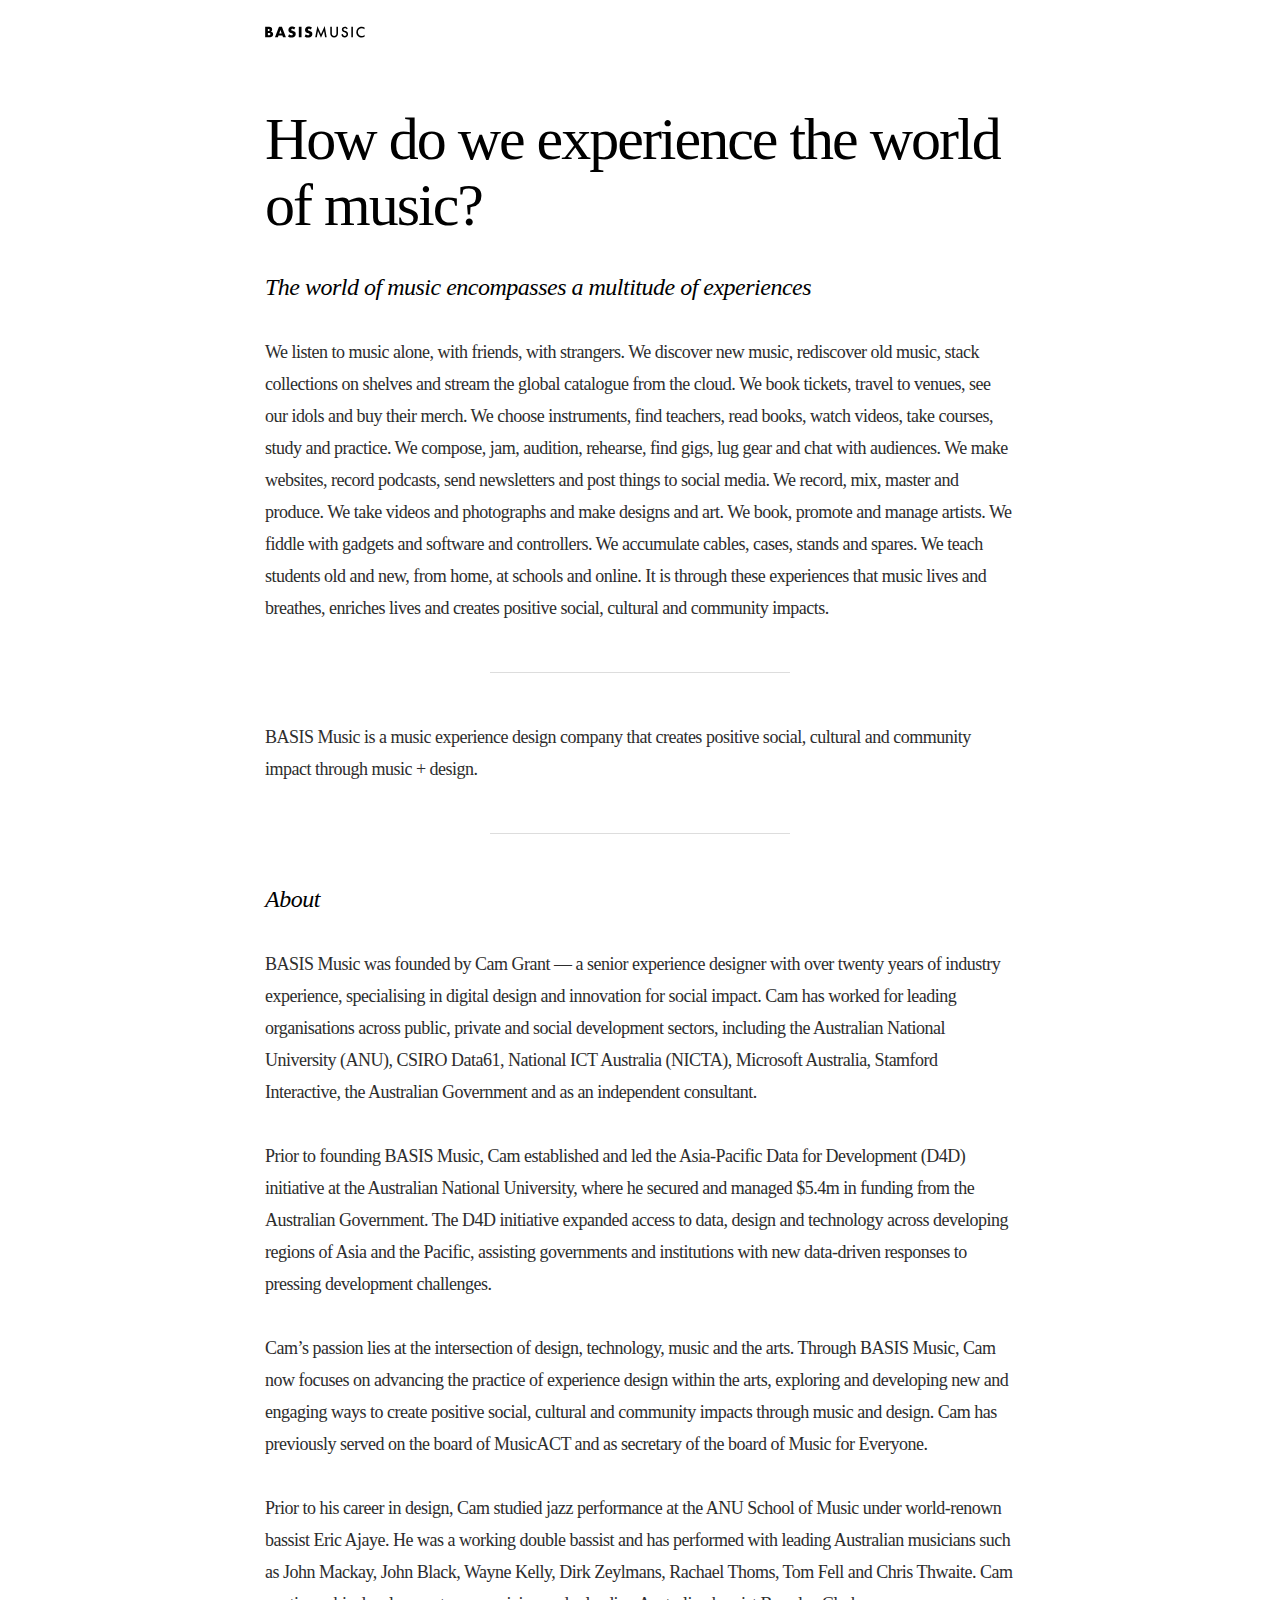
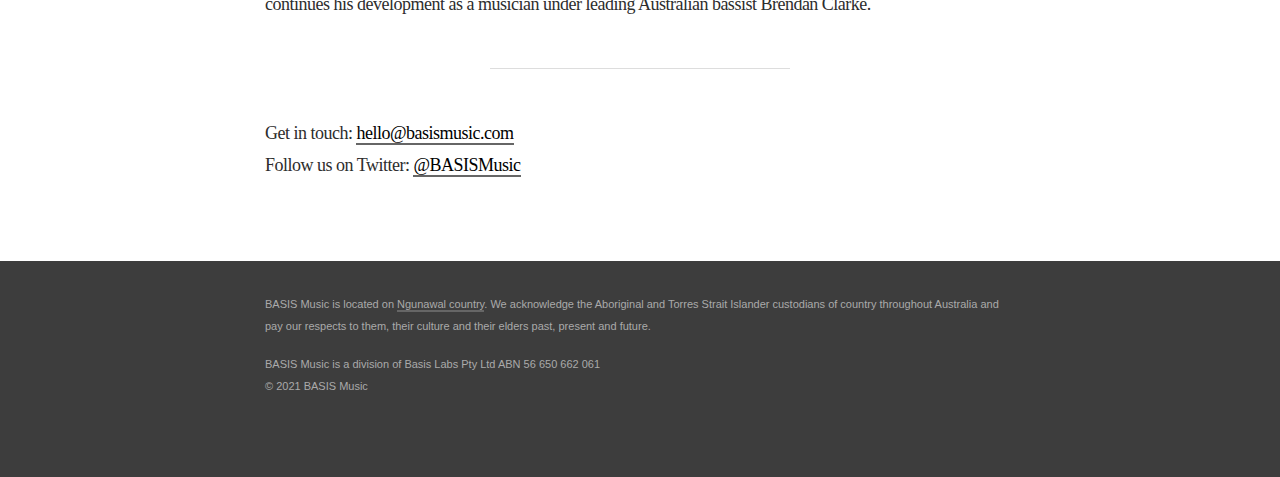
==== index.html @ 6a371cce "Add about" ====
<!DOCTYPE html>
<html lang="en">
    <head>
        <meta charset="UTF-8">
        <meta name="viewport" content="width=device-width">
        <title>BASIS Music</title>
        <meta name="description" content="BASIS Music is a music experience design company. We create positive social, cultural and community impact through music + design.">
        <meta property="og:title" content="BASIS Music">
        <meta property="og:description" content="BASIS Music is a music experience design company. We create positive social, cultural and community impact through music + design.">
        <meta property="og:image" content="https://www.basismusic.com/og_image.png">
        <meta property="og:image:alt" content="BASIS Music">
        <meta property="og:locale" content="en_AU">
        <meta property="og:type" content="website">
        <meta name="twitter:card" content="summary_large_image">
        <meta property="og:url" content="https://www.basismusic.com/">
        <link rel="canonical" href="https://www.basismusic.com/">
        <link rel="apple-touch-icon" sizes="180x180" href="/favicons/apple-touch-icon.png">
        <link rel="icon" type="image/png" sizes="32x32" href="/favicons/favicon-32x32.png">
        <link rel="icon" type="image/png" sizes="16x16" href="/favicons/favicon-16x16.png">
        <link rel="manifest" href="/favicons/site.webmanifest">
        <link rel="mask-icon" href="/favicons/safari-pinned-tab.svg" color="#5bbad5">
        <meta name="msapplication-TileColor" content="#da532c">
        <meta name="theme-color" content="#ffffff">
        <link rel="stylesheet" type="text/css" href="https://cloud.typography.com/6473938/7945032/css/fonts.css" />
        <link rel="stylesheet" href="/css/styles.css">
    </head>
    <body>
        <header>
            <div class="container">
                <a href="http://www.basismusic.com/" class="no-dec">
                    <svg height="12px" viewBox="0 0 433 52" version="1.1" xmlns="http://www.w3.org/2000/svg" xmlns:xlink="http://www.w3.org/1999/xlink">
                        <title>BASIS Music</title>
                        <g stroke="none" stroke-width="1" fill="none" fill-rule="evenodd">
                            <path d="M19.64,49 C22.04,49 24.2,48.72 26.12,48.16 C28.04,47.6 29.67,46.76 31.01,45.64 C32.35,44.52 33.39,43.14 34.13,41.5 C34.87,39.86 35.24,37.98 35.24,35.86 C35.24,34.5 35.08,33.22 34.76,32.02 C34.44,30.82 33.91,29.74 33.17,28.78 C32.43,27.82 31.47,27.01 30.29,26.35 C29.11,25.69 27.68,25.2 26,24.88 C27.68,23.84 28.93,22.57 29.75,21.07 C30.57,19.57 30.98,17.68 30.98,15.4 C30.98,11.64 29.9,8.76 27.74,6.76 C25.58,4.76 22.42,3.76 18.26,3.76 L18.26,3.76 L0.74,3.76 L0.74,49 L19.64,49 Z M14.66,21.52 L12.5,21.52 L12.5,12.76 L14.66,12.76 C18.34,12.76 20.18,14.22 20.18,17.14 C20.18,20.06 18.34,21.52 14.66,21.52 L14.66,21.52 Z M15.08,39.88 L12.5,39.88 L12.5,30.28 L15.08,30.28 C18.04,30.28 20.16,30.66 21.44,31.42 C22.72,32.18 23.36,33.4 23.36,35.08 C23.36,36.76 22.72,37.98 21.44,38.74 C20.16,39.5 18.04,39.88 15.08,39.88 L15.08,39.88 Z M55.82,49 L58.52,41.14 L75.32,41.14 L78.02,49 L90.56,49 L73.34,3.76 L60.5,3.76 L43.28,49 L55.82,49 Z M72.2,32.2 L61.64,32.2 L66.92,17.14 L72.2,32.2 Z M115.58,50.26 C118.34,50.26 120.81,49.89 122.99,49.15 C125.17,48.41 127.01,47.37 128.51,46.03 C130.01,44.69 131.15,43.08 131.93,41.2 C132.71,39.32 133.1,37.22 133.1,34.9 C133.1,31.46 132.21,28.67 130.43,26.53 C128.65,24.39 125.84,22.68 122,21.4 C121.04,21.08 120.07,20.78 119.09,20.5 C118.11,20.22 117.23,19.89 116.45,19.51 C115.67,19.13 115.04,18.68 114.56,18.16 C114.08,17.64 113.84,16.98 113.84,16.18 C113.84,15.02 114.32,14.08 115.28,13.36 C116.24,12.64 117.48,12.28 119,12.28 C120.2,12.28 121.44,12.53 122.72,13.03 C124,13.53 125.28,14.3 126.56,15.34 L126.56,15.34 L131.24,6.16 C129,4.96 126.66,4.05 124.22,3.43 C121.78,2.81 119.44,2.5 117.2,2.5 C114.8,2.5 112.63,2.86 110.69,3.58 C108.75,4.3 107.11,5.31 105.77,6.61 C104.43,7.91 103.39,9.47 102.65,11.29 C101.91,13.11 101.54,15.14 101.54,17.38 C101.54,19.62 101.89,21.47 102.59,22.93 C103.29,24.39 104.21,25.6 105.35,26.56 C106.49,27.52 107.79,28.29 109.25,28.87 C110.71,29.45 112.2,29.98 113.72,30.46 C115,30.9 116.09,31.3 116.99,31.66 C117.89,32.02 118.62,32.41 119.18,32.83 C119.74,33.25 120.14,33.71 120.38,34.21 C120.62,34.71 120.74,35.3 120.74,35.98 C120.74,37.1 120.27,38.1 119.33,38.98 C118.39,39.86 116.96,40.3 115.04,40.3 C113.36,40.3 111.66,39.92 109.94,39.16 C108.22,38.4 106.48,37.24 104.72,35.68 L104.72,35.68 L99.68,45.16 C104.56,48.56 109.86,50.26 115.58,50.26 Z M158.24,49 L158.24,3.76 L146.48,3.76 L146.48,49 L158.24,49 Z M187.58,50.26 C190.34,50.26 192.81,49.89 194.99,49.15 C197.17,48.41 199.01,47.37 200.51,46.03 C202.01,44.69 203.15,43.08 203.93,41.2 C204.71,39.32 205.1,37.22 205.1,34.9 C205.1,31.46 204.21,28.67 202.43,26.53 C200.65,24.39 197.84,22.68 194,21.4 C193.04,21.08 192.07,20.78 191.09,20.5 C190.11,20.22 189.23,19.89 188.45,19.51 C187.67,19.13 187.04,18.68 186.56,18.16 C186.08,17.64 185.84,16.98 185.84,16.18 C185.84,15.02 186.32,14.08 187.28,13.36 C188.24,12.64 189.48,12.28 191,12.28 C192.2,12.28 193.44,12.53 194.72,13.03 C196,13.53 197.28,14.3 198.56,15.34 L198.56,15.34 L203.24,6.16 C201,4.96 198.66,4.05 196.22,3.43 C193.78,2.81 191.44,2.5 189.2,2.5 C186.8,2.5 184.63,2.86 182.69,3.58 C180.75,4.3 179.11,5.31 177.77,6.61 C176.43,7.91 175.39,9.47 174.65,11.29 C173.91,13.11 173.54,15.14 173.54,17.38 C173.54,19.62 173.89,21.47 174.59,22.93 C175.29,24.39 176.21,25.6 177.35,26.56 C178.49,27.52 179.79,28.29 181.25,28.87 C182.71,29.45 184.2,29.98 185.72,30.46 C187,30.9 188.09,31.3 188.99,31.66 C189.89,32.02 190.62,32.41 191.18,32.83 C191.74,33.25 192.14,33.71 192.38,34.21 C192.62,34.71 192.74,35.3 192.74,35.98 C192.74,37.1 192.27,38.1 191.33,38.98 C190.39,39.86 188.96,40.3 187.04,40.3 C185.36,40.3 183.66,39.92 181.94,39.16 C180.22,38.4 178.48,37.24 176.72,35.68 L176.72,35.68 L171.68,45.16 C176.56,48.56 181.86,50.26 187.58,50.26 Z M242.509531,51.0800781 L255.898203,21.6953125 L260.263437,49 L267.265391,49 L258.710703,0.3671875 L242.626719,35.5234375 L227.099375,0.3671875 L217.577891,49 L224.638437,49 L229.501719,21.6660156 L242.509531,51.0800781 Z M299.573984,49.8203125 C304.437266,49.8203125 308.538828,48.1015625 311.878672,44.6640625 C314.847422,41.578125 316.331797,37.6523438 316.331797,32.8867188 L316.331797,32.8867188 L316.331797,3.765625 L309.505625,3.765625 L309.505625,31.0117188 C309.505625,34.9570312 308.870859,37.7988281 307.601328,39.5371094 C305.706797,42.1347656 303.031016,43.4335938 299.573984,43.4335938 C296.136484,43.4335938 293.470469,42.1347656 291.575937,39.5371094 C290.306406,37.7402344 289.671641,34.8984375 289.671641,31.0117188 L289.671641,31.0117188 L289.671641,3.765625 L282.845469,3.765625 L282.845469,32.8867188 C282.845469,37.6523438 284.329844,41.578125 287.298594,44.6640625 C290.618906,48.1015625 294.710703,49.8203125 299.573984,49.8203125 Z M345.359141,49.8203125 C349.499766,49.8203125 352.966562,48.453125 355.759531,45.71875 C358.532969,43.0039062 359.919687,39.5664062 359.919687,35.40625 C359.919687,32.3007812 359.070078,29.6787109 357.370859,27.5400391 C355.671641,25.4013672 352.986094,23.5898438 349.314219,22.1054688 L349.314219,22.1054688 L344.8025,20.2597656 C341.52125,18.9121094 339.880625,17.1347656 339.880625,14.9277344 C339.880625,13.3261719 340.505625,11.9980469 341.755625,10.9433594 C343.005625,9.86914062 344.577891,9.33203125 346.472422,9.33203125 C348.015391,9.33203125 349.275156,9.64453125 350.251719,10.2695312 C351.189219,10.8164062 352.175547,11.9882812 353.210703,13.7851562 L353.210703,13.7851562 L358.747812,10.5039062 C355.818125,5.42578125 351.745859,2.88671875 346.531016,2.88671875 C342.663828,2.88671875 339.431406,4.0390625 336.83375,6.34375 C334.236094,8.62890625 332.937266,11.4707031 332.937266,14.8691406 C332.937266,19.9082031 336.032969,23.7363281 342.224375,26.3535156 L342.224375,26.3535156 L346.589609,28.1699219 C347.722422,28.6582031 348.698984,29.1708984 349.519297,29.7080078 C350.339609,30.2451172 351.008555,30.8212891 351.526133,31.4365234 C352.043711,32.0517578 352.42457,32.7255859 352.668711,33.4580078 C352.912852,34.1904297 353.034922,34.9960938 353.034922,35.875 C353.034922,38.0625 352.331797,39.8691406 350.925547,41.2949219 C349.519297,42.7207031 347.751719,43.4335938 345.622812,43.4335938 C342.9275,43.4335938 340.876719,42.4570312 339.470469,40.5039062 C338.689219,39.4882812 338.142344,37.6523438 337.829844,34.9960938 L337.829844,34.9960938 L330.915781,36.5195312 C331.540781,40.7382812 333.113047,44.0097656 335.632578,46.3339844 C338.191172,48.6582031 341.433359,49.8203125 345.359141,49.8203125 Z M380.978281,49 L380.978281,3.765625 L374.152109,3.765625 L374.152109,49 L380.978281,49 Z M418.970469,49.8203125 C423.267344,49.8203125 427.368906,48.7167969 431.275156,46.5097656 L431.275156,46.5097656 L431.275156,38.2773438 C430.161875,39.2148438 429.102305,40.015625 428.096445,40.6796875 C427.090586,41.34375 426.118906,41.8710938 425.181406,42.2617188 C423.501719,43.0429688 421.460703,43.4335938 419.058359,43.4335938 C414.409922,43.4335938 410.484141,41.8027344 407.281016,38.5410156 C404.077891,35.2792969 402.476328,31.2753906 402.476328,26.5292969 C402.476328,21.7246094 404.077891,17.6621094 407.281016,14.3417969 C410.464609,11.0019531 414.380625,9.33203125 419.029062,9.33203125 C423.247812,9.33203125 427.329844,10.9824219 431.275156,14.2832031 L431.275156,14.2832031 L431.275156,6.19726562 C427.486094,3.99023438 423.560312,2.88671875 419.497812,2.88671875 C412.056406,2.88671875 405.991953,5.65039062 401.304453,11.1777344 C397.495859,15.6894531 395.591562,20.8261719 395.591562,26.5878906 C395.591562,33.0136719 397.866953,38.5019531 402.417734,43.0527344 C406.988047,47.5644531 412.505625,49.8203125 418.970469,49.8203125 Z" fill="#000000" fill-rule="nonzero"></path>
                        </g>
                    </svg>
                </a>
            </div>
        </header>

        <main>
            <div class="container">
                <h1>How do we experience the world of music?</h1>
                <h2>The world of music encompasses a multitude of experiences</h2>
                
                <p>We listen to music alone, with friends, with strangers. We discover new music, rediscover old music, stack collections on shelves and stream the global catalogue from the cloud. We book tickets, travel to venues, see our idols and buy their merch. We choose instruments, find teachers, read books, watch videos, take courses, study and practice. We compose, jam, audition, rehearse, find gigs, lug gear and chat with audiences. We make websites, record podcasts, send newsletters and post things to social media. We record, mix, master and produce. We take videos and photographs and make designs and art. We book, promote and manage artists. We fiddle with gadgets and software and controllers. We accumulate cables, cases, stands and spares. We teach students old and new, from home, at schools and online. It is through these experiences that music lives and breathes, enriches lives and creates positive social, cultural and community impacts.</p>

                <hr>

                <p>BASIS Music is a music experience design company that creates positive social, cultural and community impact through music + design.</p>
                
                <hr>

                <h2>About</h2>

                <p>BASIS Music was founded by Cam Grant &mdash; a senior experience designer with over twenty years of industry experience, specialising in digital design and innovation for social impact. Cam has worked for leading organisations across public, private and social development sectors, including the Australian National University (ANU), CSIRO Data61, National ICT Australia (NICTA), Microsoft Australia, Stamford Interactive, the Australian Government and as an independent consultant.</p>

                <p>Prior to founding BASIS Music, Cam established and led the Asia-Pacific Data for Development (D4D) initiative at the Australian National University, where he secured and managed $5.4m in funding from the Australian Government. The D4D initiative expanded access to data, design and technology across developing regions of Asia and the Pacific, assisting governments and institutions with new data-driven responses to pressing development challenges.</p>

                <p>Cam’s passion lies at the intersection of design, technology, music and the arts. Through BASIS Music, Cam now focuses on advancing the practice of experience design within the arts, exploring and developing new and engaging ways to create positive social, cultural and community impacts through music and design. Cam has previously served on the board of MusicACT and as secretary of the board of Music for Everyone.</p>

                <p>Prior to his career in design, Cam studied jazz performance at the ANU School of Music under world-renown bassist Eric Ajaye. He was a working double bassist and has performed with leading Australian musicians such as John Mackay, John Black, Wayne Kelly, Dirk Zeylmans, Rachael Thoms, Tom Fell and Chris Thwaite. Cam continues his development as a musician under leading Australian bassist Brendan Clarke.</p>

                <hr>

                <p>
                    Get in touch: <a href="mailto:hello@basismusic.com">hello@basismusic.com</a><br>
                    Follow us on Twitter: <a href="http://twitter.com/basismusic">@BASISMusic</a>
                </p>
            </div>
        </main>
        
        <footer>
            <div class="container">
                <p>
                    BASIS Music is located on <a href="https://aiatsis.gov.au/explore/map-indigenous-australia">Ngunawal country</a>. We acknowledge the Aboriginal and Torres Strait Islander custodians of country throughout Australia and pay our respects to them, their culture and their elders past, present and future.
                </p>
                <p>
                    BASIS Music is a division of Basis Labs Pty Ltd ABN 56 650 662 061<br>
                    &copy; 2021 BASIS Music
                </p>
            </div>
        </footer>
    </body>
</html>
---- css/styles.css ----
* {
    border: 0;
    margin: 0;
    padding: 0;
}

body { 
    font-family: "Sentinel SSm A", "Sentinel SSm B", Georgia, serif;
    font-style: normal;
    color:  #000;
    background-color: #fff;
}

.container {
    margin: 0;
    padding: 0 2rem;
}

@media (min-width: 750px) {
    .container {
        max-width:  750px;
        margin: 0 auto;
    }
}

header {
    padding: 1.5rem 0 1rem 0;

}

footer {
    margin: 5rem 0 0 0;
    padding:  2rem 0 5rem;
    font-family: "Gotham SSm A", "Gotham SSm B", sans-serif;
    font-style: normal;
    font-weight: 400;
    font-size: 11px;
    line-height: 24px;
    letter-spacing: 1.2;
    background-color: #3d3d3d;
    color: #aaa;
}

h1 {
    font-size: 60px;
    line-height: 66px;
    letter-spacing: -2px;
    font-weight: 500;
    margin: 3rem 0 2rem 0;
}

h2 {
    font-style: italic;
    font-size: 24px;
    line-height: 34px;
    letter-spacing: -0.5px;
    font-weight: 400;
    margin: 2rem 0;
}

hr {
    width:  40%;
    border: none;
    border-bottom: solid 1px #ddd;
    margin: 3rem auto;
}

a, a:visited {
    text-decoration: none;
    border-bottom: solid 2px #666;
    color: #000;
}

a:hover {
    background-color: yellow;
    border-bottom-color: yellow;
}

a.no-dec, a.no-dec:visited, a.no-dec:hover {
    border: none;
    background-color: transparent;
}

footer a, footer a:visited {
    text-decoration: none;
    border-bottom: solid 2px #666;
    color: #aaa;
}

footer a:hover {
    color: #000;
    background-color: #eee;
    border-bottom-color: #eee;
}

footer p {
    line-height: 22px;
}

main p {
    font-size: 18px;
    line-height: 32px;
    letter-spacing: -0.5px;
    font-weight: 400;
    color: #2d2d2d;
    margin: 2rem 0;
}

p + p {
    margin-top: 1rem;
}
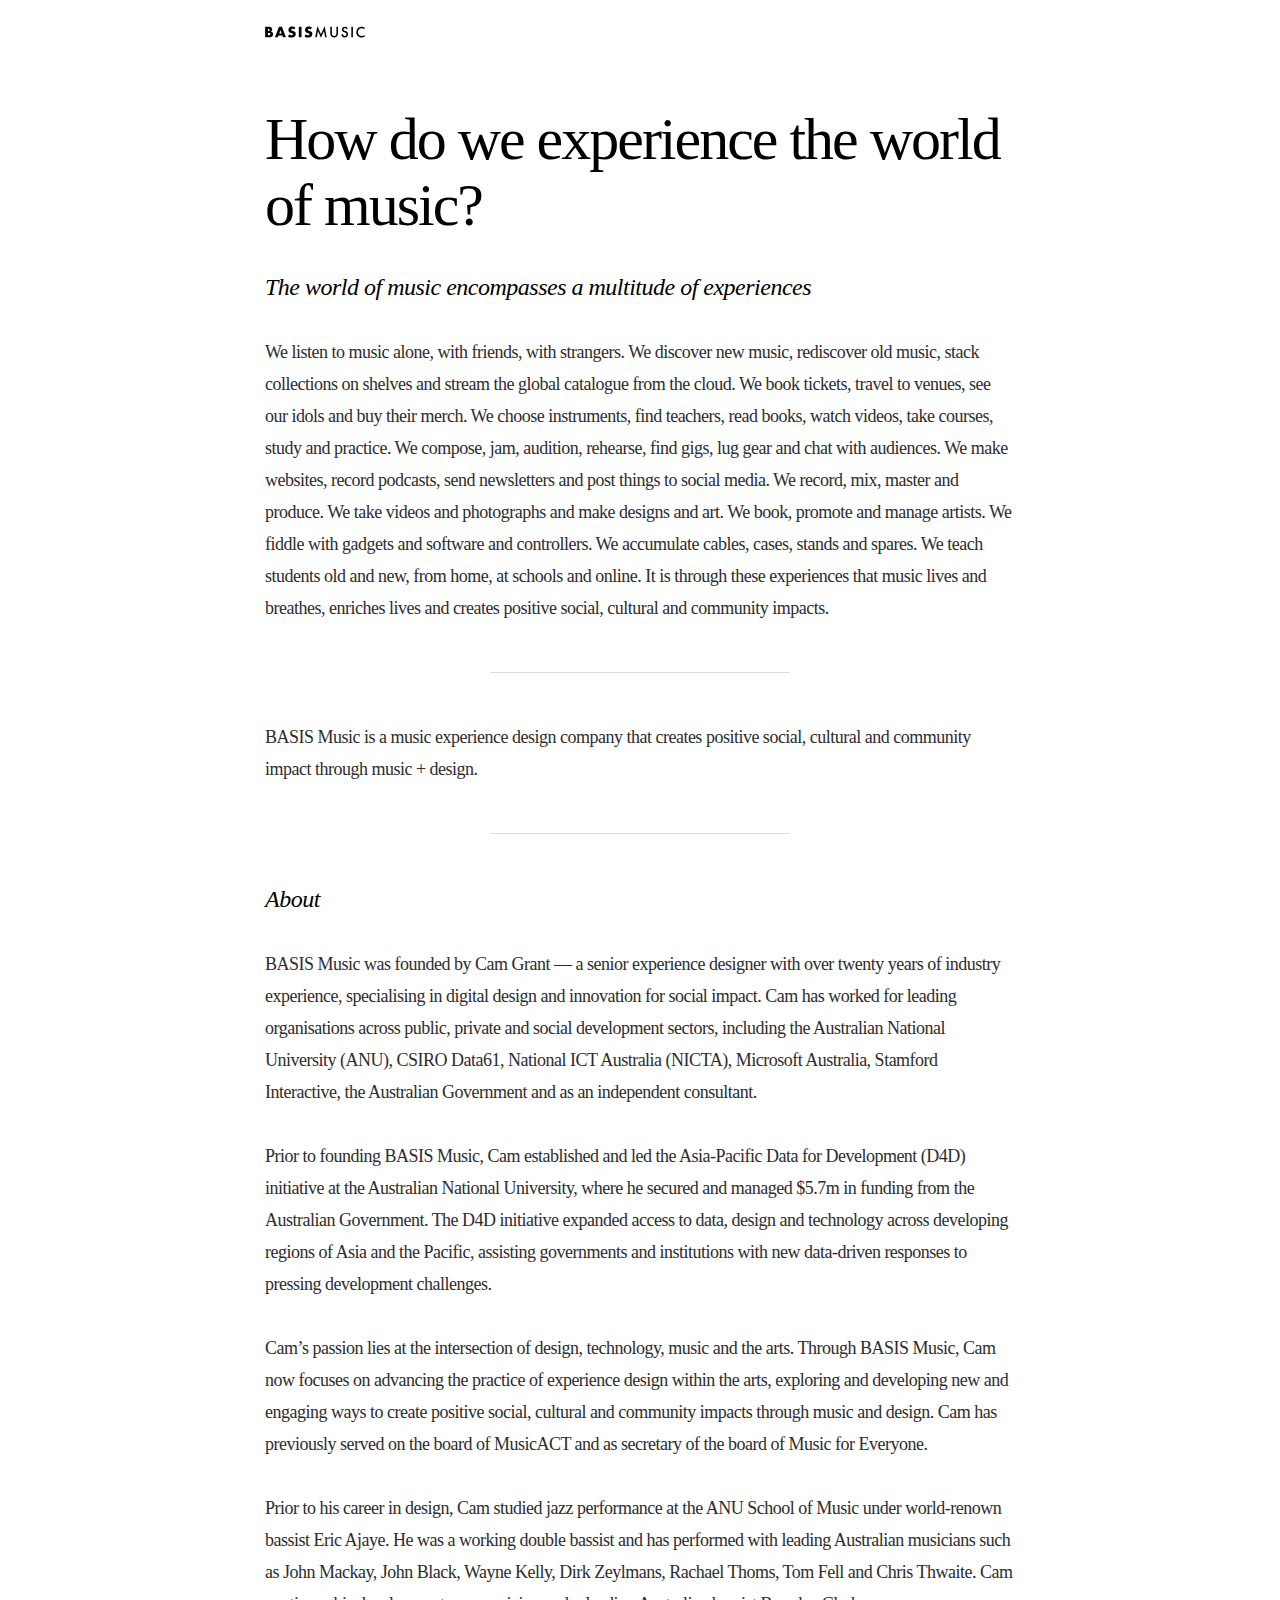
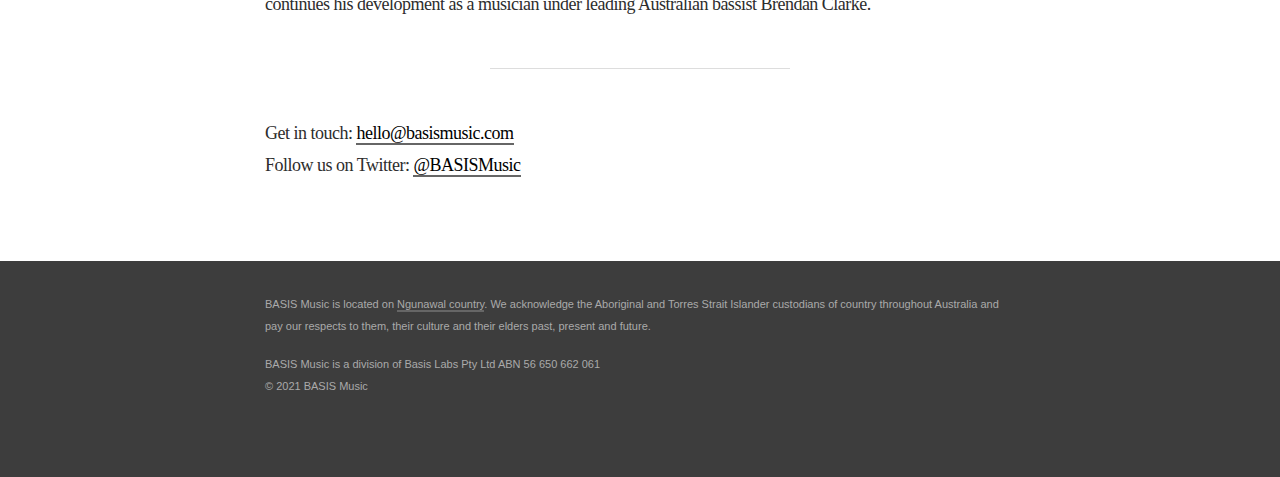
==== commit 4e2ccd9a: "Fix typo." ====
--- a/index.html
+++ b/index.html
@@ -55,7 +55,7 @@
 
                 <p>BASIS Music was founded by Cam Grant &mdash; a senior experience designer with over twenty years of industry experience, specialising in digital design and innovation for social impact. Cam has worked for leading organisations across public, private and social development sectors, including the Australian National University (ANU), CSIRO Data61, National ICT Australia (NICTA), Microsoft Australia, Stamford Interactive, the Australian Government and as an independent consultant.</p>
 
-                <p>Prior to founding BASIS Music, Cam established and led the Asia-Pacific Data for Development (D4D) initiative at the Australian National University, where he secured and managed $5.4m in funding from the Australian Government. The D4D initiative expanded access to data, design and technology across developing regions of Asia and the Pacific, assisting governments and institutions with new data-driven responses to pressing development challenges.</p>
+                <p>Prior to founding BASIS Music, Cam established and led the Asia-Pacific Data for Development (D4D) initiative at the Australian National University, where he secured and managed $5.7m in funding from the Australian Government. The D4D initiative expanded access to data, design and technology across developing regions of Asia and the Pacific, assisting governments and institutions with new data-driven responses to pressing development challenges.</p>
 
                 <p>Cam’s passion lies at the intersection of design, technology, music and the arts. Through BASIS Music, Cam now focuses on advancing the practice of experience design within the arts, exploring and developing new and engaging ways to create positive social, cultural and community impacts through music and design. Cam has previously served on the board of MusicACT and as secretary of the board of Music for Everyone.</p>
 
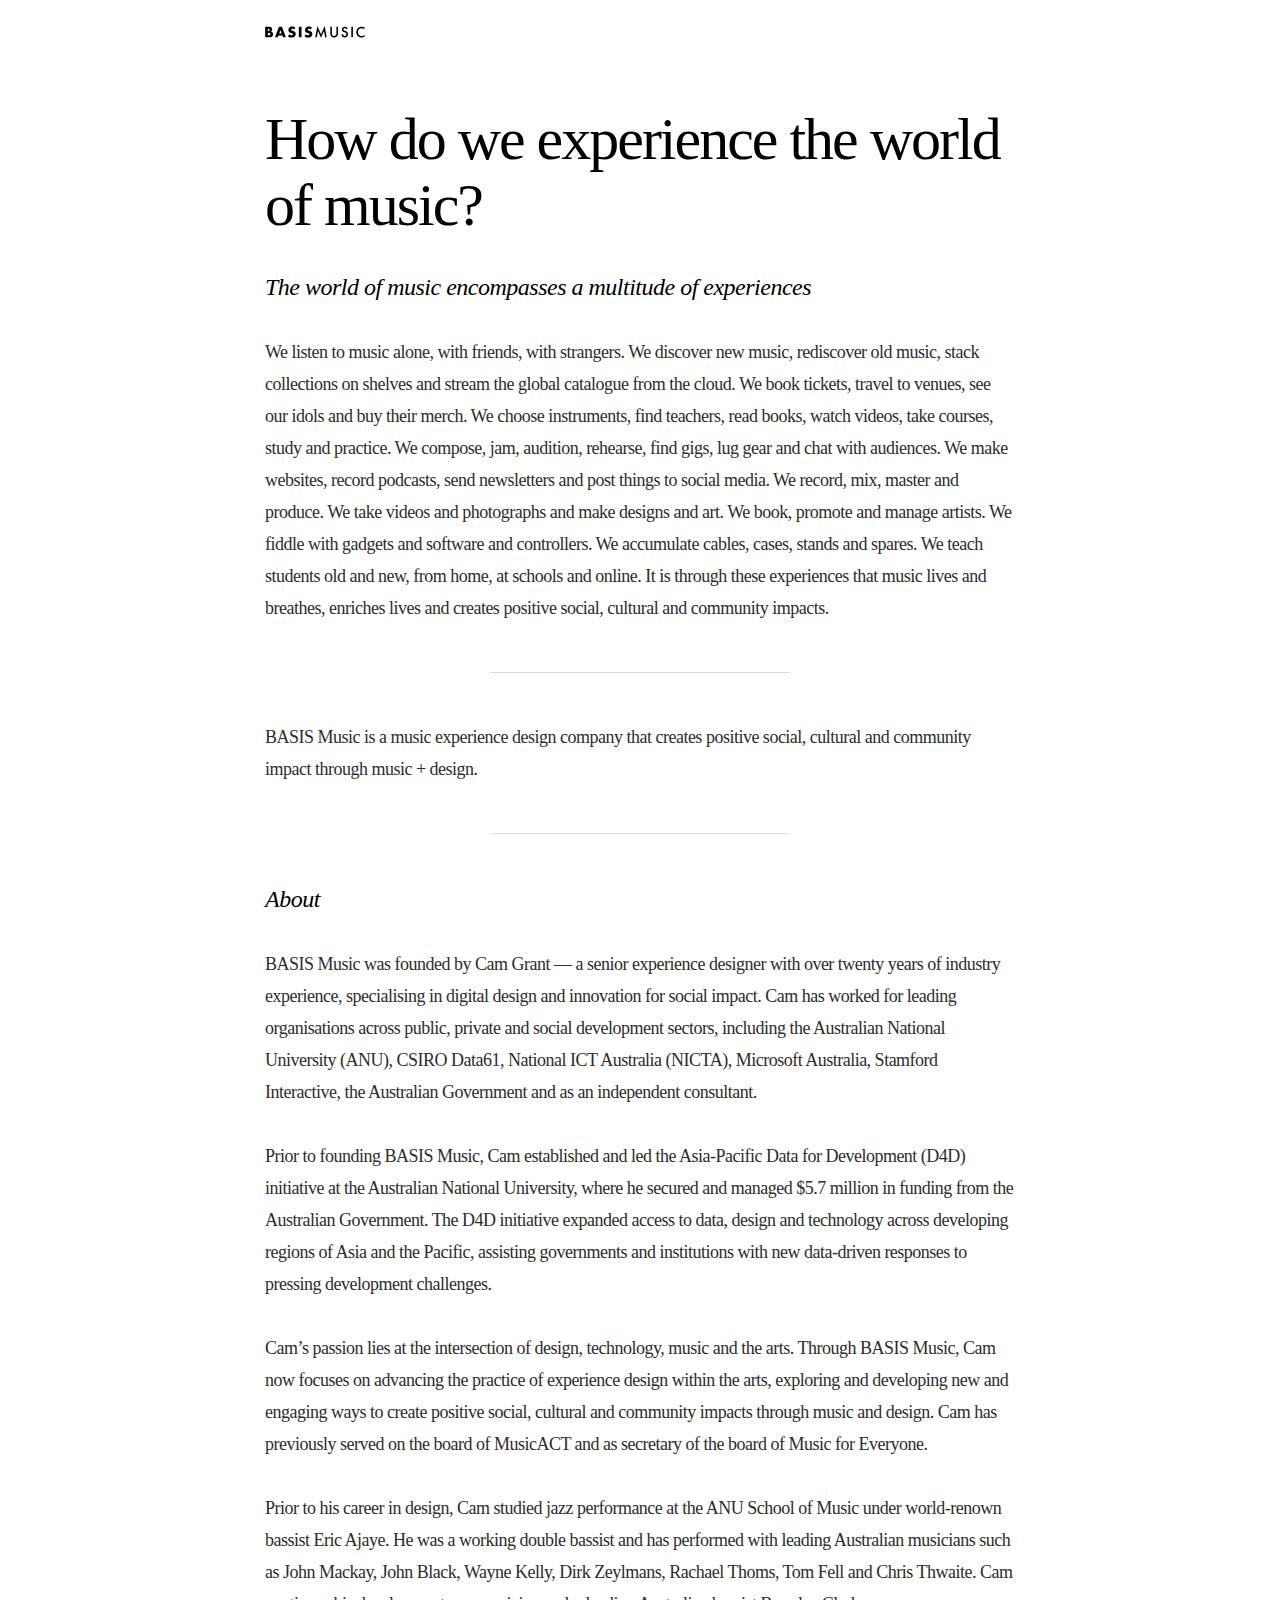
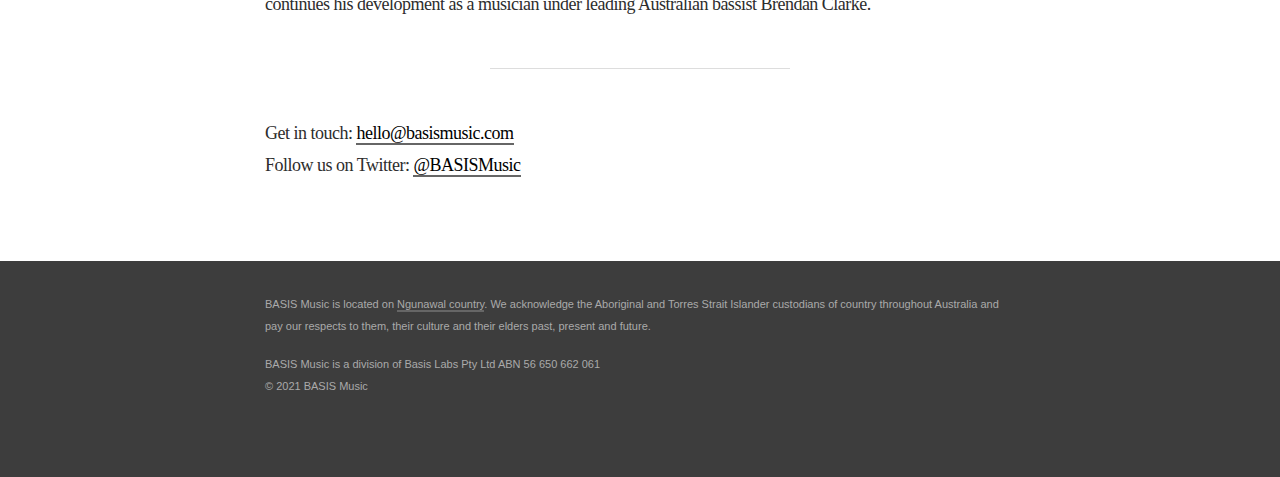
==== commit 5a6935d8: "Clarify copy." ====
--- a/index.html
+++ b/index.html
@@ -55,7 +55,7 @@
 
                 <p>BASIS Music was founded by Cam Grant &mdash; a senior experience designer with over twenty years of industry experience, specialising in digital design and innovation for social impact. Cam has worked for leading organisations across public, private and social development sectors, including the Australian National University (ANU), CSIRO Data61, National ICT Australia (NICTA), Microsoft Australia, Stamford Interactive, the Australian Government and as an independent consultant.</p>
 
-                <p>Prior to founding BASIS Music, Cam established and led the Asia-Pacific Data for Development (D4D) initiative at the Australian National University, where he secured and managed $5.7m in funding from the Australian Government. The D4D initiative expanded access to data, design and technology across developing regions of Asia and the Pacific, assisting governments and institutions with new data-driven responses to pressing development challenges.</p>
+                <p>Prior to founding BASIS Music, Cam established and led the Asia-Pacific Data for Development (D4D) initiative at the Australian National University, where he secured and managed $5.7 million in funding from the Australian Government. The D4D initiative expanded access to data, design and technology across developing regions of Asia and the Pacific, assisting governments and institutions with new data-driven responses to pressing development challenges.</p>
 
                 <p>Cam’s passion lies at the intersection of design, technology, music and the arts. Through BASIS Music, Cam now focuses on advancing the practice of experience design within the arts, exploring and developing new and engaging ways to create positive social, cultural and community impacts through music and design. Cam has previously served on the board of MusicACT and as secretary of the board of Music for Everyone.</p>
 
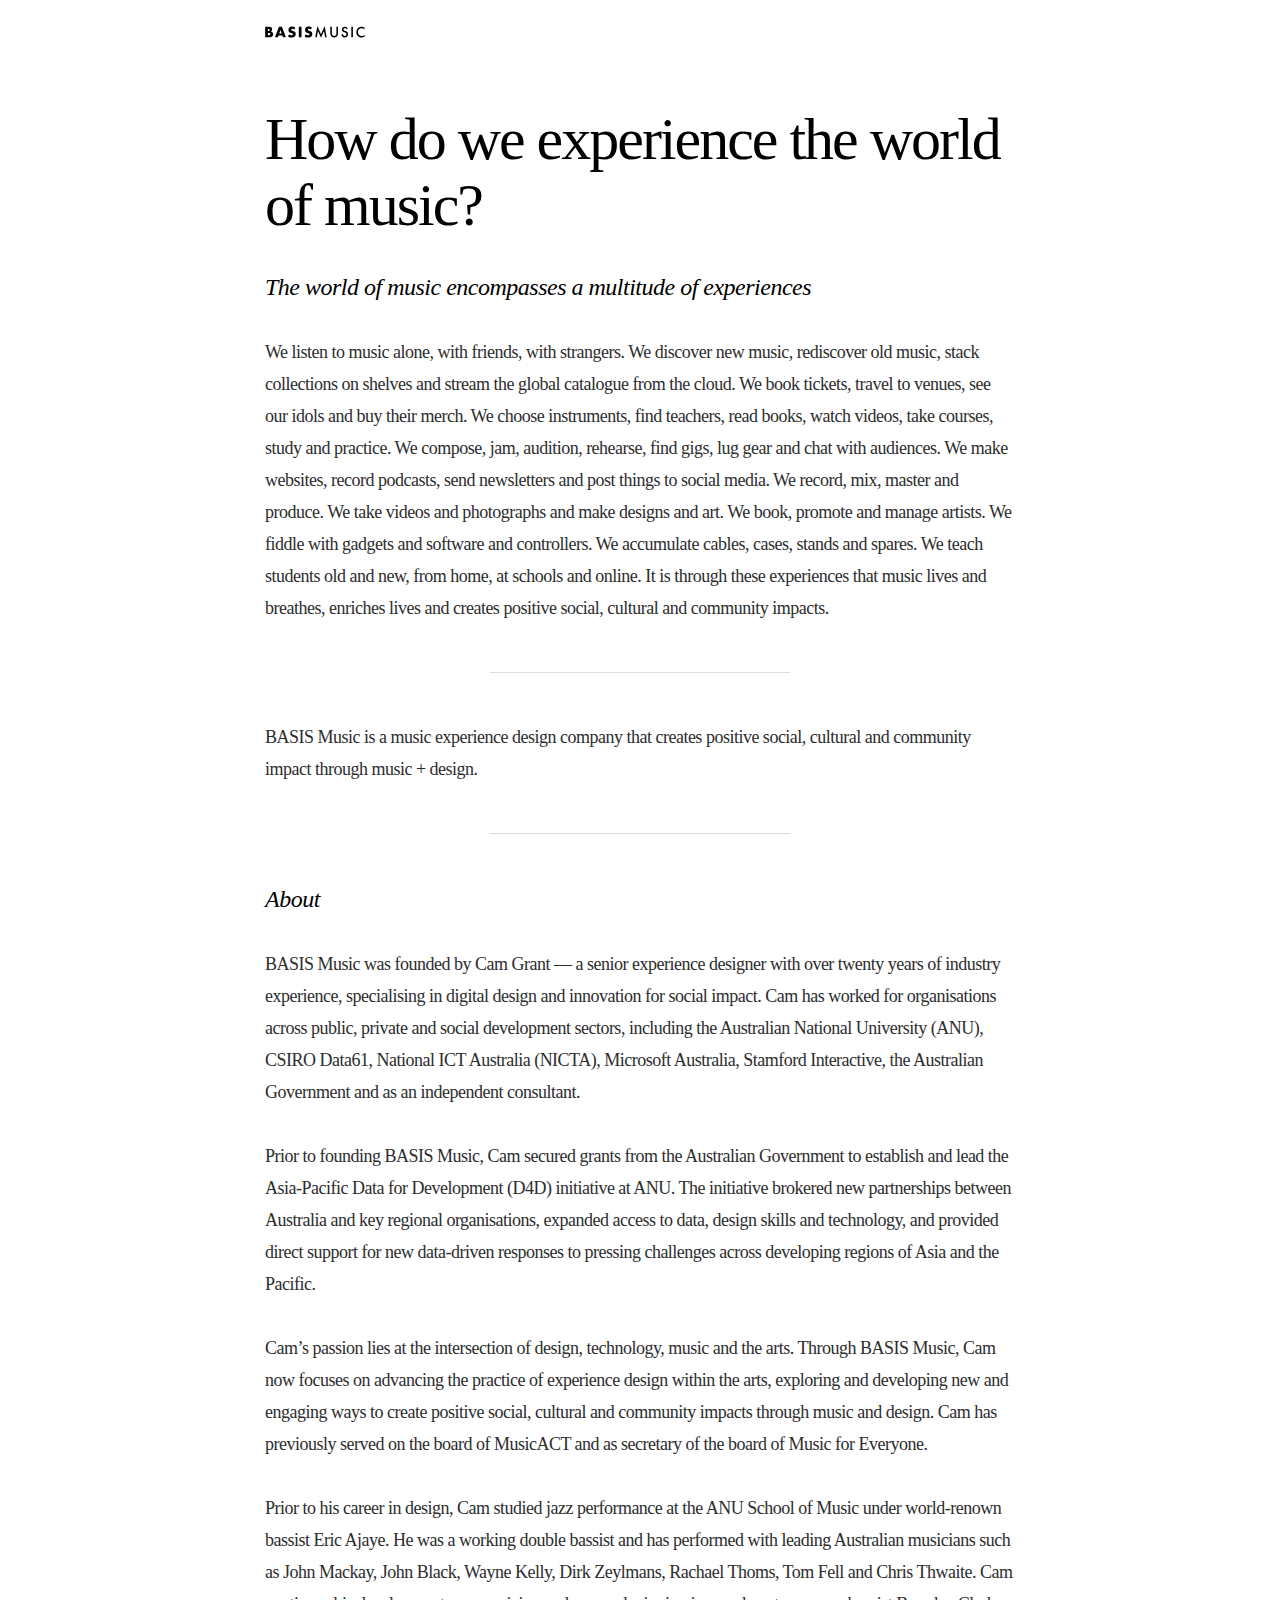
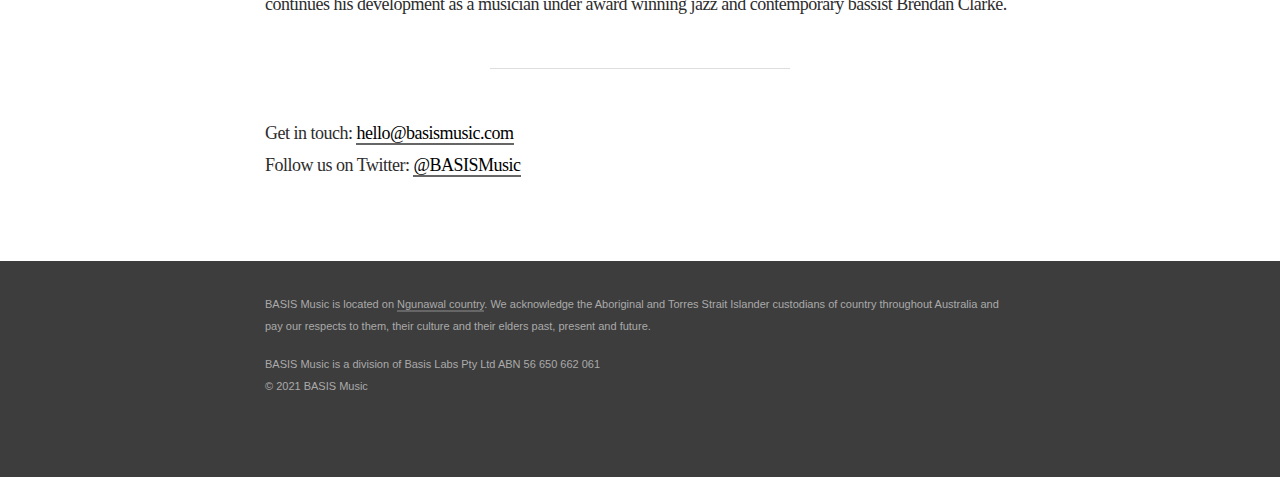
==== commit ee89b38a: "Tweak copy." ====
--- a/index.html
+++ b/index.html
@@ -53,13 +53,13 @@
 
                 <h2>About</h2>
 
-                <p>BASIS Music was founded by Cam Grant &mdash; a senior experience designer with over twenty years of industry experience, specialising in digital design and innovation for social impact. Cam has worked for leading organisations across public, private and social development sectors, including the Australian National University (ANU), CSIRO Data61, National ICT Australia (NICTA), Microsoft Australia, Stamford Interactive, the Australian Government and as an independent consultant.</p>
+                <p>BASIS Music was founded by Cam Grant &mdash; a senior experience designer with over twenty years of industry experience, specialising in digital design and innovation for social impact. Cam has worked for organisations across public, private and social development sectors, including the Australian National University (ANU), CSIRO Data61, National ICT Australia (NICTA), Microsoft Australia, Stamford Interactive, the Australian Government and as an independent consultant.</p>
 
-                <p>Prior to founding BASIS Music, Cam established and led the Asia-Pacific Data for Development (D4D) initiative at the Australian National University, where he secured and managed $5.7 million in funding from the Australian Government. The D4D initiative expanded access to data, design and technology across developing regions of Asia and the Pacific, assisting governments and institutions with new data-driven responses to pressing development challenges.</p>
+                <p>Prior to founding BASIS Music, Cam secured grants from the Australian Government to establish and lead the Asia-Pacific Data for Development (D4D) initiative at ANU. The initiative brokered new partnerships between Australia and key regional organisations, expanded access to data, design skills and technology, and provided direct support for new data-driven responses to pressing challenges across developing regions of Asia and the Pacific.</p>
 
                 <p>Cam’s passion lies at the intersection of design, technology, music and the arts. Through BASIS Music, Cam now focuses on advancing the practice of experience design within the arts, exploring and developing new and engaging ways to create positive social, cultural and community impacts through music and design. Cam has previously served on the board of MusicACT and as secretary of the board of Music for Everyone.</p>
 
-                <p>Prior to his career in design, Cam studied jazz performance at the ANU School of Music under world-renown bassist Eric Ajaye. He was a working double bassist and has performed with leading Australian musicians such as John Mackay, John Black, Wayne Kelly, Dirk Zeylmans, Rachael Thoms, Tom Fell and Chris Thwaite. Cam continues his development as a musician under leading Australian bassist Brendan Clarke.</p>
+                <p>Prior to his career in design, Cam studied jazz performance at the ANU School of Music under world-renown bassist Eric Ajaye. He was a working double bassist and has performed with leading Australian musicians such as John Mackay, John Black, Wayne Kelly, Dirk Zeylmans, Rachael Thoms, Tom Fell and Chris Thwaite. Cam continues his development as a musician under award winning jazz and contemporary bassist Brendan Clarke.</p>
 
                 <hr>
 
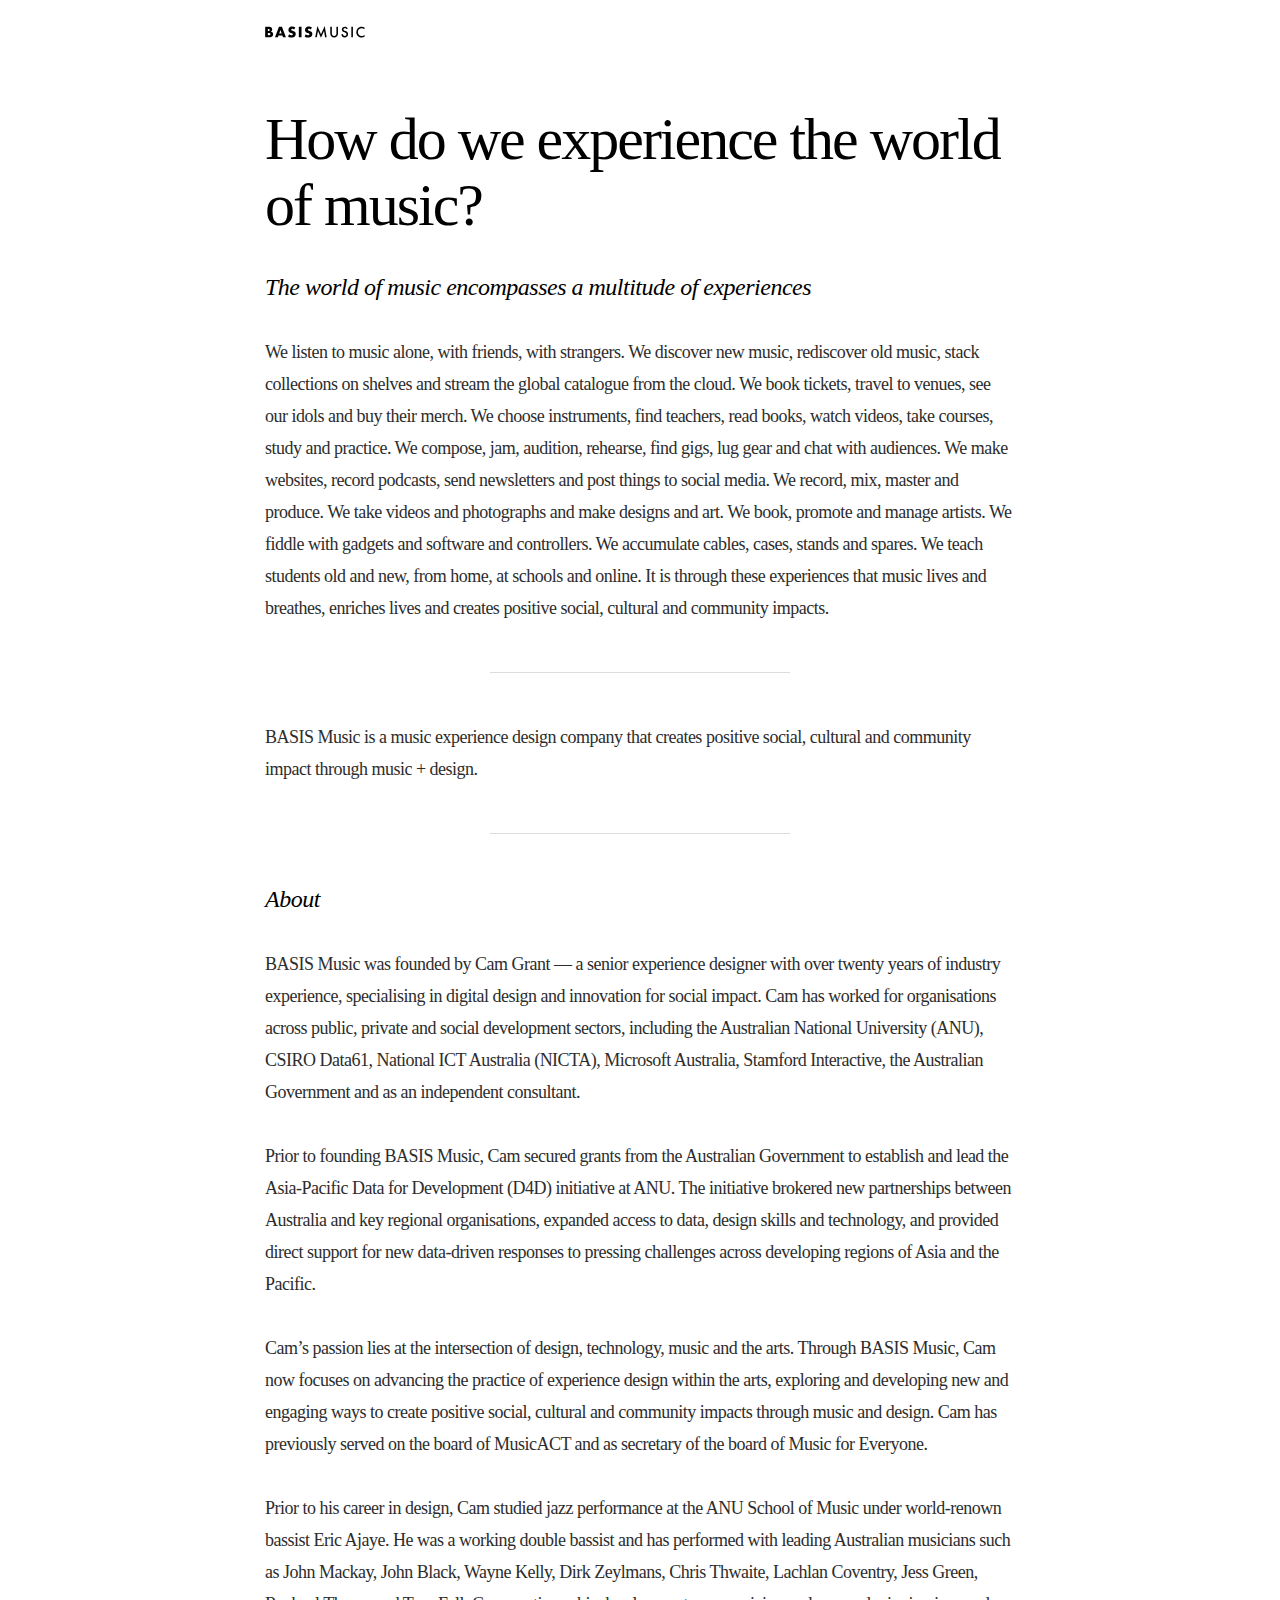
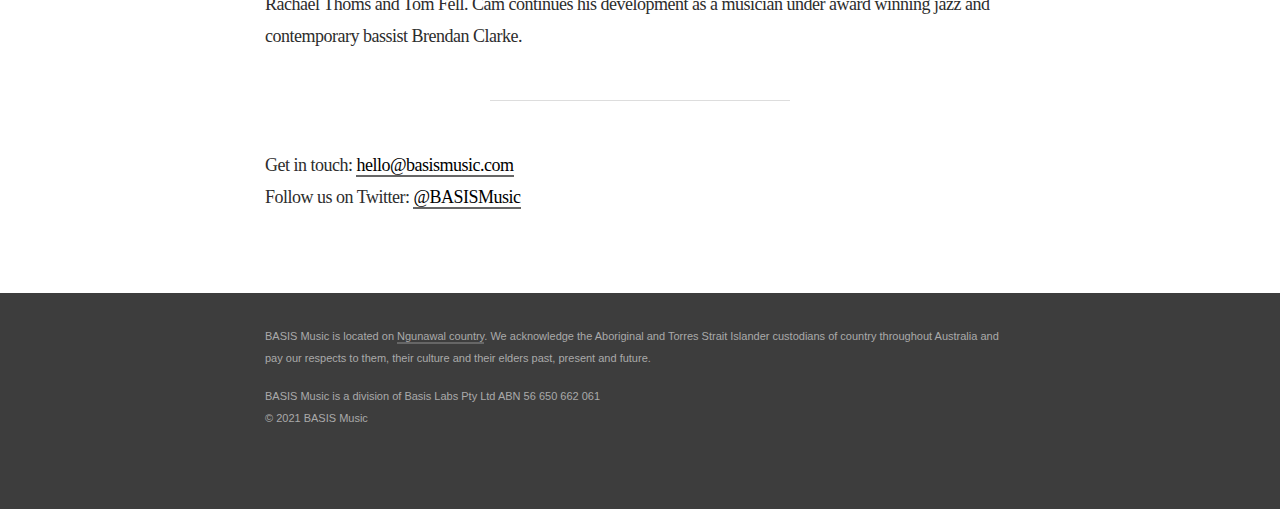
==== commit a6ca041e: "Tweak copy." ====
--- a/index.html
+++ b/index.html
@@ -59,7 +59,7 @@
 
                 <p>Cam’s passion lies at the intersection of design, technology, music and the arts. Through BASIS Music, Cam now focuses on advancing the practice of experience design within the arts, exploring and developing new and engaging ways to create positive social, cultural and community impacts through music and design. Cam has previously served on the board of MusicACT and as secretary of the board of Music for Everyone.</p>
 
-                <p>Prior to his career in design, Cam studied jazz performance at the ANU School of Music under world-renown bassist Eric Ajaye. He was a working double bassist and has performed with leading Australian musicians such as John Mackay, John Black, Wayne Kelly, Dirk Zeylmans, Rachael Thoms, Tom Fell and Chris Thwaite. Cam continues his development as a musician under award winning jazz and contemporary bassist Brendan Clarke.</p>
+                <p>Prior to his career in design, Cam studied jazz performance at the ANU School of Music under world-renown bassist Eric Ajaye. He was a working double bassist and has performed with leading Australian musicians such as John Mackay, John Black, Wayne Kelly, Dirk Zeylmans, Chris Thwaite, Lachlan Coventry, Jess Green, Rachael Thoms and Tom Fell. Cam continues his development as a musician under award winning jazz and contemporary bassist Brendan Clarke.</p>
 
                 <hr>
 
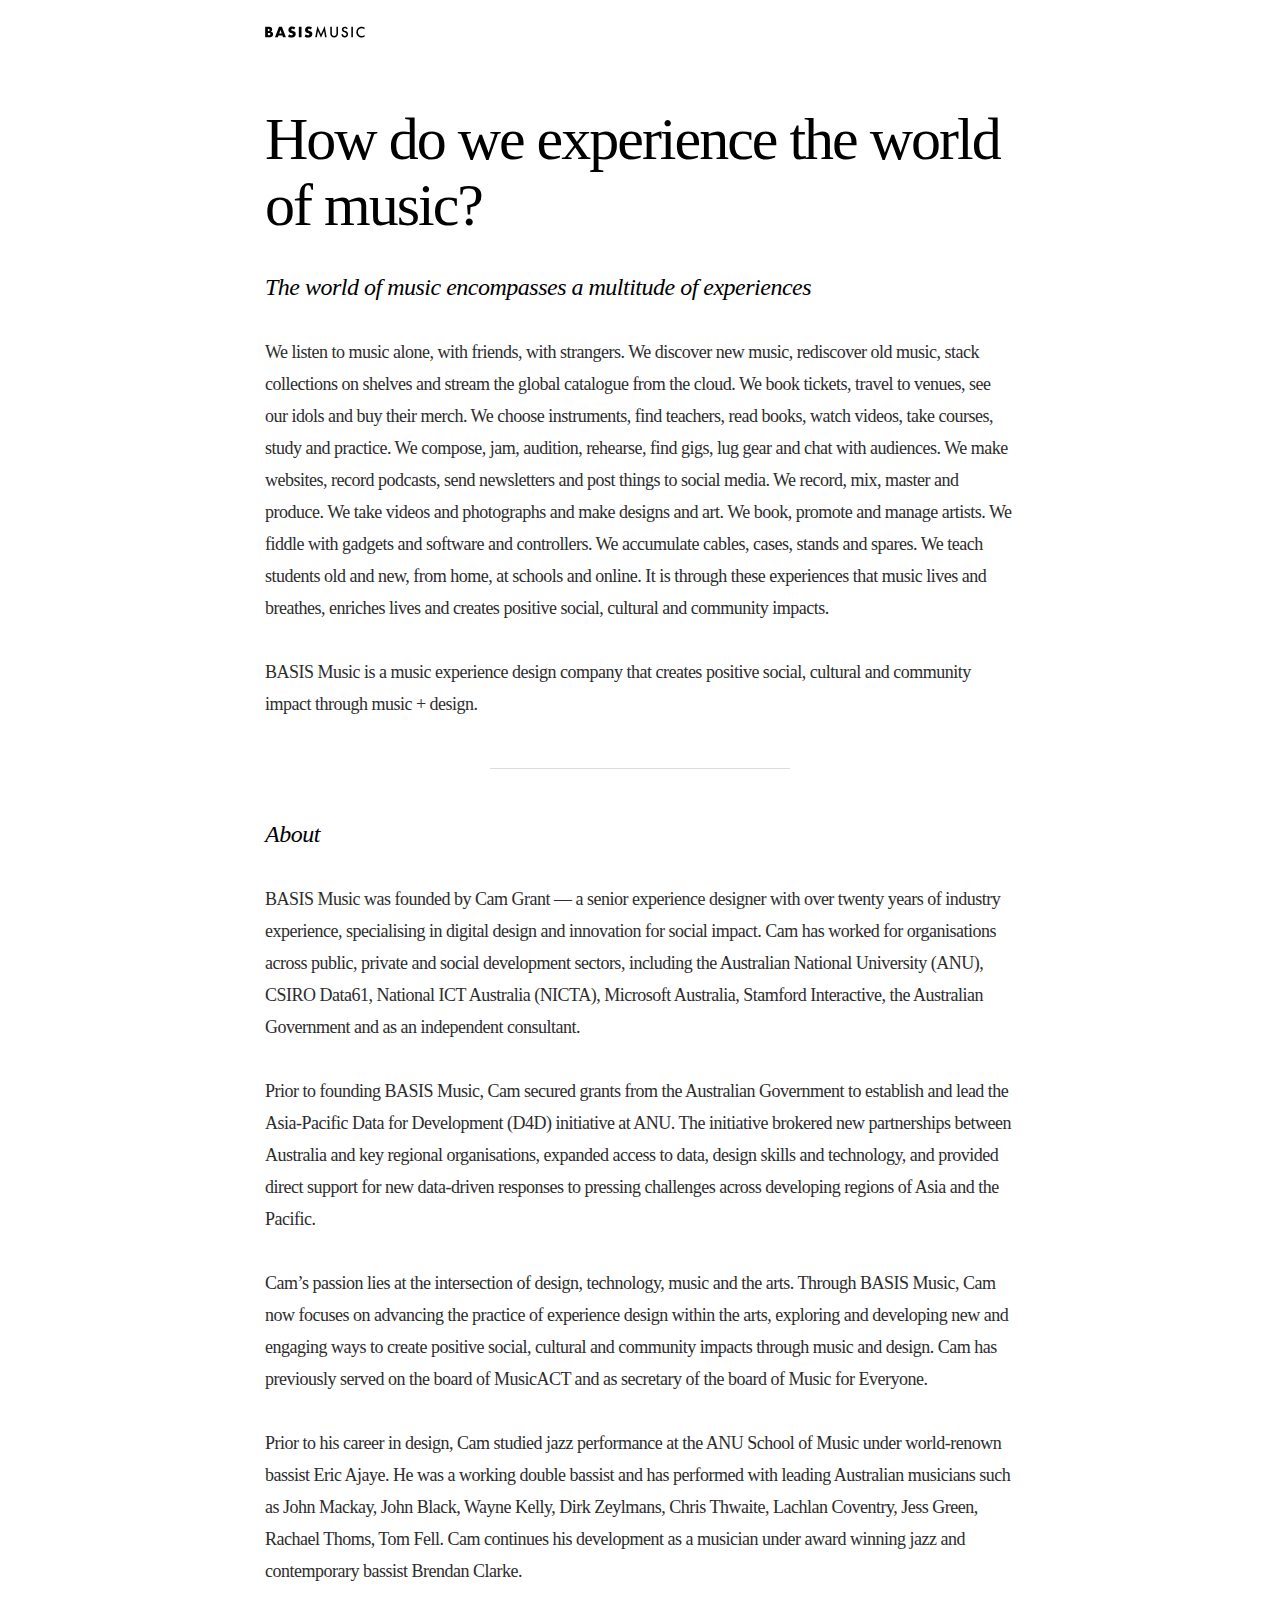
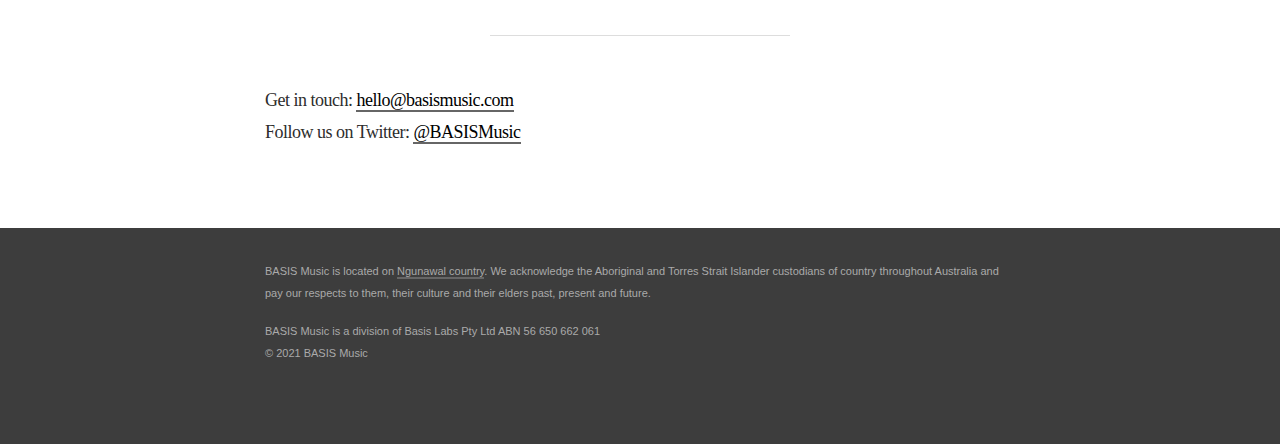
==== commit 1f8457f5: "Tweak copy." ====
--- a/index.html
+++ b/index.html
@@ -45,10 +45,8 @@
                 
                 <p>We listen to music alone, with friends, with strangers. We discover new music, rediscover old music, stack collections on shelves and stream the global catalogue from the cloud. We book tickets, travel to venues, see our idols and buy their merch. We choose instruments, find teachers, read books, watch videos, take courses, study and practice. We compose, jam, audition, rehearse, find gigs, lug gear and chat with audiences. We make websites, record podcasts, send newsletters and post things to social media. We record, mix, master and produce. We take videos and photographs and make designs and art. We book, promote and manage artists. We fiddle with gadgets and software and controllers. We accumulate cables, cases, stands and spares. We teach students old and new, from home, at schools and online. It is through these experiences that music lives and breathes, enriches lives and creates positive social, cultural and community impacts.</p>
 
-                <hr>
+                <p>BASIS Music is a music experience design company that creates positive social, cultural and community impact through music + design.</p>
 
-                <p>BASIS Music is a music experience design company that creates positive social, cultural and community impact through music + design.</p>
-                
                 <hr>
 
                 <h2>About</h2>
@@ -59,7 +57,7 @@
 
                 <p>Cam’s passion lies at the intersection of design, technology, music and the arts. Through BASIS Music, Cam now focuses on advancing the practice of experience design within the arts, exploring and developing new and engaging ways to create positive social, cultural and community impacts through music and design. Cam has previously served on the board of MusicACT and as secretary of the board of Music for Everyone.</p>
 
-                <p>Prior to his career in design, Cam studied jazz performance at the ANU School of Music under world-renown bassist Eric Ajaye. He was a working double bassist and has performed with leading Australian musicians such as John Mackay, John Black, Wayne Kelly, Dirk Zeylmans, Chris Thwaite, Lachlan Coventry, Jess Green, Rachael Thoms and Tom Fell. Cam continues his development as a musician under award winning jazz and contemporary bassist Brendan Clarke.</p>
+                <p>Prior to his career in design, Cam studied jazz performance at the ANU School of Music under world-renown bassist Eric Ajaye. He was a working double bassist and has performed with leading Australian musicians such as John Mackay, John Black, Wayne Kelly, Dirk Zeylmans, Chris Thwaite, Lachlan Coventry, Jess Green, Rachael Thoms, Tom Fell. Cam continues his development as a musician under award winning jazz and contemporary bassist Brendan Clarke.</p>
 
                 <hr>
 
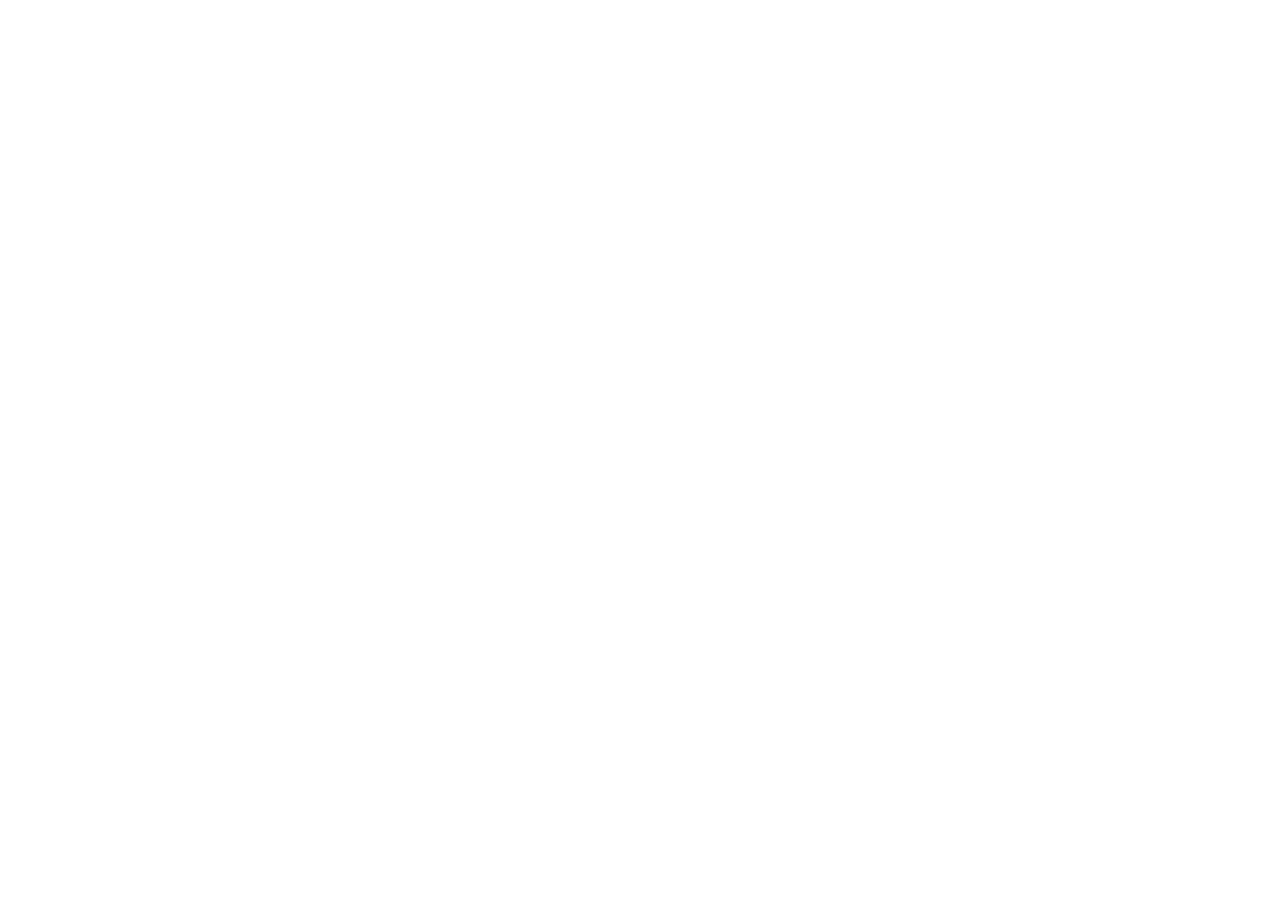
==== commit dca70abc: "Update index.html" ====
--- a/index.html
+++ b/index.html
@@ -25,59 +25,5 @@
         <link rel="stylesheet" href="/css/styles.css">
     </head>
     <body>
-        <header>
-            <div class="container">
-                <a href="http://www.basismusic.com/" class="no-dec">
-                    <svg height="12px" viewBox="0 0 433 52" version="1.1" xmlns="http://www.w3.org/2000/svg" xmlns:xlink="http://www.w3.org/1999/xlink">
-                        <title>BASIS Music</title>
-                        <g stroke="none" stroke-width="1" fill="none" fill-rule="evenodd">
-                            <path d="M19.64,49 C22.04,49 24.2,48.72 26.12,48.16 C28.04,47.6 29.67,46.76 31.01,45.64 C32.35,44.52 33.39,43.14 34.13,41.5 C34.87,39.86 35.24,37.98 35.24,35.86 C35.24,34.5 35.08,33.22 34.76,32.02 C34.44,30.82 33.91,29.74 33.17,28.78 C32.43,27.82 31.47,27.01 30.29,26.35 C29.11,25.69 27.68,25.2 26,24.88 C27.68,23.84 28.93,22.57 29.75,21.07 C30.57,19.57 30.98,17.68 30.98,15.4 C30.98,11.64 29.9,8.76 27.74,6.76 C25.58,4.76 22.42,3.76 18.26,3.76 L18.26,3.76 L0.74,3.76 L0.74,49 L19.64,49 Z M14.66,21.52 L12.5,21.52 L12.5,12.76 L14.66,12.76 C18.34,12.76 20.18,14.22 20.18,17.14 C20.18,20.06 18.34,21.52 14.66,21.52 L14.66,21.52 Z M15.08,39.88 L12.5,39.88 L12.5,30.28 L15.08,30.28 C18.04,30.28 20.16,30.66 21.44,31.42 C22.72,32.18 23.36,33.4 23.36,35.08 C23.36,36.76 22.72,37.98 21.44,38.74 C20.16,39.5 18.04,39.88 15.08,39.88 L15.08,39.88 Z M55.82,49 L58.52,41.14 L75.32,41.14 L78.02,49 L90.56,49 L73.34,3.76 L60.5,3.76 L43.28,49 L55.82,49 Z M72.2,32.2 L61.64,32.2 L66.92,17.14 L72.2,32.2 Z M115.58,50.26 C118.34,50.26 120.81,49.89 122.99,49.15 C125.17,48.41 127.01,47.37 128.51,46.03 C130.01,44.69 131.15,43.08 131.93,41.2 C132.71,39.32 133.1,37.22 133.1,34.9 C133.1,31.46 132.21,28.67 130.43,26.53 C128.65,24.39 125.84,22.68 122,21.4 C121.04,21.08 120.07,20.78 119.09,20.5 C118.11,20.22 117.23,19.89 116.45,19.51 C115.67,19.13 115.04,18.68 114.56,18.16 C114.08,17.64 113.84,16.98 113.84,16.18 C113.84,15.02 114.32,14.08 115.28,13.36 C116.24,12.64 117.48,12.28 119,12.28 C120.2,12.28 121.44,12.53 122.72,13.03 C124,13.53 125.28,14.3 126.56,15.34 L126.56,15.34 L131.24,6.16 C129,4.96 126.66,4.05 124.22,3.43 C121.78,2.81 119.44,2.5 117.2,2.5 C114.8,2.5 112.63,2.86 110.69,3.58 C108.75,4.3 107.11,5.31 105.77,6.61 C104.43,7.91 103.39,9.47 102.65,11.29 C101.91,13.11 101.54,15.14 101.54,17.38 C101.54,19.62 101.89,21.47 102.59,22.93 C103.29,24.39 104.21,25.6 105.35,26.56 C106.49,27.52 107.79,28.29 109.25,28.87 C110.71,29.45 112.2,29.98 113.72,30.46 C115,30.9 116.09,31.3 116.99,31.66 C117.89,32.02 118.62,32.41 119.18,32.83 C119.74,33.25 120.14,33.71 120.38,34.21 C120.62,34.71 120.74,35.3 120.74,35.98 C120.74,37.1 120.27,38.1 119.33,38.98 C118.39,39.86 116.96,40.3 115.04,40.3 C113.36,40.3 111.66,39.92 109.94,39.16 C108.22,38.4 106.48,37.24 104.72,35.68 L104.72,35.68 L99.68,45.16 C104.56,48.56 109.86,50.26 115.58,50.26 Z M158.24,49 L158.24,3.76 L146.48,3.76 L146.48,49 L158.24,49 Z M187.58,50.26 C190.34,50.26 192.81,49.89 194.99,49.15 C197.17,48.41 199.01,47.37 200.51,46.03 C202.01,44.69 203.15,43.08 203.93,41.2 C204.71,39.32 205.1,37.22 205.1,34.9 C205.1,31.46 204.21,28.67 202.43,26.53 C200.65,24.39 197.84,22.68 194,21.4 C193.04,21.08 192.07,20.78 191.09,20.5 C190.11,20.22 189.23,19.89 188.45,19.51 C187.67,19.13 187.04,18.68 186.56,18.16 C186.08,17.64 185.84,16.98 185.84,16.18 C185.84,15.02 186.32,14.08 187.28,13.36 C188.24,12.64 189.48,12.28 191,12.28 C192.2,12.28 193.44,12.53 194.72,13.03 C196,13.53 197.28,14.3 198.56,15.34 L198.56,15.34 L203.24,6.16 C201,4.96 198.66,4.05 196.22,3.43 C193.78,2.81 191.44,2.5 189.2,2.5 C186.8,2.5 184.63,2.86 182.69,3.58 C180.75,4.3 179.11,5.31 177.77,6.61 C176.43,7.91 175.39,9.47 174.65,11.29 C173.91,13.11 173.54,15.14 173.54,17.38 C173.54,19.62 173.89,21.47 174.59,22.93 C175.29,24.39 176.21,25.6 177.35,26.56 C178.49,27.52 179.79,28.29 181.25,28.87 C182.71,29.45 184.2,29.98 185.72,30.46 C187,30.9 188.09,31.3 188.99,31.66 C189.89,32.02 190.62,32.41 191.18,32.83 C191.74,33.25 192.14,33.71 192.38,34.21 C192.62,34.71 192.74,35.3 192.74,35.98 C192.74,37.1 192.27,38.1 191.33,38.98 C190.39,39.86 188.96,40.3 187.04,40.3 C185.36,40.3 183.66,39.92 181.94,39.16 C180.22,38.4 178.48,37.24 176.72,35.68 L176.72,35.68 L171.68,45.16 C176.56,48.56 181.86,50.26 187.58,50.26 Z M242.509531,51.0800781 L255.898203,21.6953125 L260.263437,49 L267.265391,49 L258.710703,0.3671875 L242.626719,35.5234375 L227.099375,0.3671875 L217.577891,49 L224.638437,49 L229.501719,21.6660156 L242.509531,51.0800781 Z M299.573984,49.8203125 C304.437266,49.8203125 308.538828,48.1015625 311.878672,44.6640625 C314.847422,41.578125 316.331797,37.6523438 316.331797,32.8867188 L316.331797,32.8867188 L316.331797,3.765625 L309.505625,3.765625 L309.505625,31.0117188 C309.505625,34.9570312 308.870859,37.7988281 307.601328,39.5371094 C305.706797,42.1347656 303.031016,43.4335938 299.573984,43.4335938 C296.136484,43.4335938 293.470469,42.1347656 291.575937,39.5371094 C290.306406,37.7402344 289.671641,34.8984375 289.671641,31.0117188 L289.671641,31.0117188 L289.671641,3.765625 L282.845469,3.765625 L282.845469,32.8867188 C282.845469,37.6523438 284.329844,41.578125 287.298594,44.6640625 C290.618906,48.1015625 294.710703,49.8203125 299.573984,49.8203125 Z M345.359141,49.8203125 C349.499766,49.8203125 352.966562,48.453125 355.759531,45.71875 C358.532969,43.0039062 359.919687,39.5664062 359.919687,35.40625 C359.919687,32.3007812 359.070078,29.6787109 357.370859,27.5400391 C355.671641,25.4013672 352.986094,23.5898438 349.314219,22.1054688 L349.314219,22.1054688 L344.8025,20.2597656 C341.52125,18.9121094 339.880625,17.1347656 339.880625,14.9277344 C339.880625,13.3261719 340.505625,11.9980469 341.755625,10.9433594 C343.005625,9.86914062 344.577891,9.33203125 346.472422,9.33203125 C348.015391,9.33203125 349.275156,9.64453125 350.251719,10.2695312 C351.189219,10.8164062 352.175547,11.9882812 353.210703,13.7851562 L353.210703,13.7851562 L358.747812,10.5039062 C355.818125,5.42578125 351.745859,2.88671875 346.531016,2.88671875 C342.663828,2.88671875 339.431406,4.0390625 336.83375,6.34375 C334.236094,8.62890625 332.937266,11.4707031 332.937266,14.8691406 C332.937266,19.9082031 336.032969,23.7363281 342.224375,26.3535156 L342.224375,26.3535156 L346.589609,28.1699219 C347.722422,28.6582031 348.698984,29.1708984 349.519297,29.7080078 C350.339609,30.2451172 351.008555,30.8212891 351.526133,31.4365234 C352.043711,32.0517578 352.42457,32.7255859 352.668711,33.4580078 C352.912852,34.1904297 353.034922,34.9960938 353.034922,35.875 C353.034922,38.0625 352.331797,39.8691406 350.925547,41.2949219 C349.519297,42.7207031 347.751719,43.4335938 345.622812,43.4335938 C342.9275,43.4335938 340.876719,42.4570312 339.470469,40.5039062 C338.689219,39.4882812 338.142344,37.6523438 337.829844,34.9960938 L337.829844,34.9960938 L330.915781,36.5195312 C331.540781,40.7382812 333.113047,44.0097656 335.632578,46.3339844 C338.191172,48.6582031 341.433359,49.8203125 345.359141,49.8203125 Z M380.978281,49 L380.978281,3.765625 L374.152109,3.765625 L374.152109,49 L380.978281,49 Z M418.970469,49.8203125 C423.267344,49.8203125 427.368906,48.7167969 431.275156,46.5097656 L431.275156,46.5097656 L431.275156,38.2773438 C430.161875,39.2148438 429.102305,40.015625 428.096445,40.6796875 C427.090586,41.34375 426.118906,41.8710938 425.181406,42.2617188 C423.501719,43.0429688 421.460703,43.4335938 419.058359,43.4335938 C414.409922,43.4335938 410.484141,41.8027344 407.281016,38.5410156 C404.077891,35.2792969 402.476328,31.2753906 402.476328,26.5292969 C402.476328,21.7246094 404.077891,17.6621094 407.281016,14.3417969 C410.464609,11.0019531 414.380625,9.33203125 419.029062,9.33203125 C423.247812,9.33203125 427.329844,10.9824219 431.275156,14.2832031 L431.275156,14.2832031 L431.275156,6.19726562 C427.486094,3.99023438 423.560312,2.88671875 419.497812,2.88671875 C412.056406,2.88671875 405.991953,5.65039062 401.304453,11.1777344 C397.495859,15.6894531 395.591562,20.8261719 395.591562,26.5878906 C395.591562,33.0136719 397.866953,38.5019531 402.417734,43.0527344 C406.988047,47.5644531 412.505625,49.8203125 418.970469,49.8203125 Z" fill="#000000" fill-rule="nonzero"></path>
-                        </g>
-                    </svg>
-                </a>
-            </div>
-        </header>
-
-        <main>
-            <div class="container">
-                <h1>How do we experience the world of music?</h1>
-                <h2>The world of music encompasses a multitude of experiences</h2>
-                
-                <p>We listen to music alone, with friends, with strangers. We discover new music, rediscover old music, stack collections on shelves and stream the global catalogue from the cloud. We book tickets, travel to venues, see our idols and buy their merch. We choose instruments, find teachers, read books, watch videos, take courses, study and practice. We compose, jam, audition, rehearse, find gigs, lug gear and chat with audiences. We make websites, record podcasts, send newsletters and post things to social media. We record, mix, master and produce. We take videos and photographs and make designs and art. We book, promote and manage artists. We fiddle with gadgets and software and controllers. We accumulate cables, cases, stands and spares. We teach students old and new, from home, at schools and online. It is through these experiences that music lives and breathes, enriches lives and creates positive social, cultural and community impacts.</p>
-
-                <p>BASIS Music is a music experience design company that creates positive social, cultural and community impact through music + design.</p>
-
-                <hr>
-
-                <h2>About</h2>
-
-                <p>BASIS Music was founded by Cam Grant &mdash; a senior experience designer with over twenty years of industry experience, specialising in digital design and innovation for social impact. Cam has worked for organisations across public, private and social development sectors, including the Australian National University (ANU), CSIRO Data61, National ICT Australia (NICTA), Microsoft Australia, Stamford Interactive, the Australian Government and as an independent consultant.</p>
-
-                <p>Prior to founding BASIS Music, Cam secured grants from the Australian Government to establish and lead the Asia-Pacific Data for Development (D4D) initiative at ANU. The initiative brokered new partnerships between Australia and key regional organisations, expanded access to data, design skills and technology, and provided direct support for new data-driven responses to pressing challenges across developing regions of Asia and the Pacific.</p>
-
-                <p>Cam’s passion lies at the intersection of design, technology, music and the arts. Through BASIS Music, Cam now focuses on advancing the practice of experience design within the arts, exploring and developing new and engaging ways to create positive social, cultural and community impacts through music and design. Cam has previously served on the board of MusicACT and as secretary of the board of Music for Everyone.</p>
-
-                <p>Prior to his career in design, Cam studied jazz performance at the ANU School of Music under world-renown bassist Eric Ajaye. He was a working double bassist and has performed with leading Australian musicians such as John Mackay, John Black, Wayne Kelly, Dirk Zeylmans, Chris Thwaite, Lachlan Coventry, Jess Green, Rachael Thoms, Tom Fell. Cam continues his development as a musician under award winning jazz and contemporary bassist Brendan Clarke.</p>
-
-                <hr>
-
-                <p>
-                    Get in touch: <a href="mailto:hello@basismusic.com">hello@basismusic.com</a><br>
-                    Follow us on Twitter: <a href="http://twitter.com/basismusic">@BASISMusic</a>
-                </p>
-            </div>
-        </main>
-        
-        <footer>
-            <div class="container">
-                <p>
-                    BASIS Music is located on <a href="https://aiatsis.gov.au/explore/map-indigenous-australia">Ngunawal country</a>. We acknowledge the Aboriginal and Torres Strait Islander custodians of country throughout Australia and pay our respects to them, their culture and their elders past, present and future.
-                </p>
-                <p>
-                    BASIS Music is a division of Basis Labs Pty Ltd ABN 56 650 662 061<br>
-                    &copy; 2021 BASIS Music
-                </p>
-            </div>
-        </footer>
     </body>
 </html>
